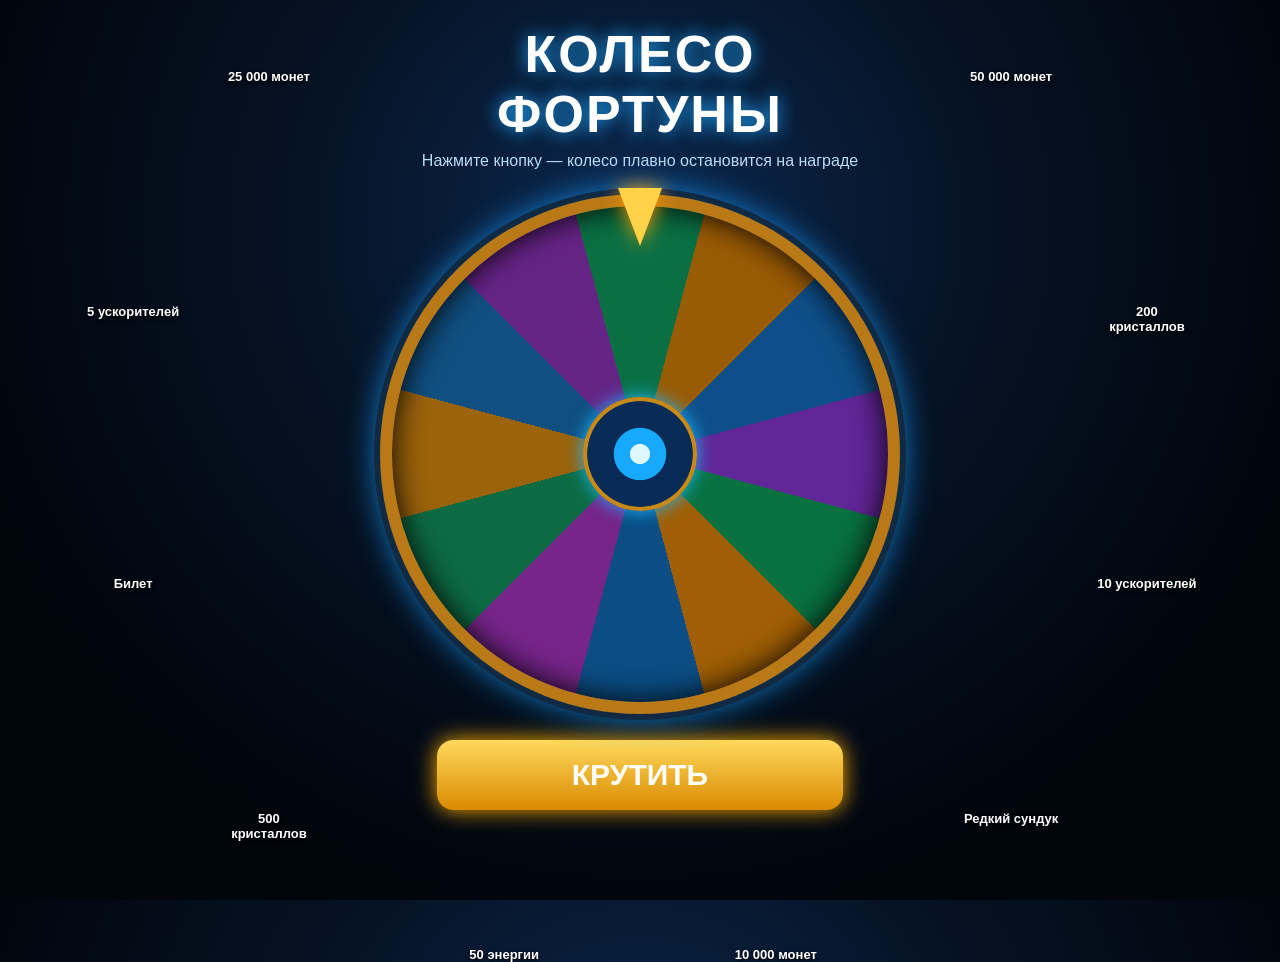
==== fortune-wheel/index.html @ a2ab5a41 "feat: add standalone browser preview for fortune wheel" ====
<!doctype html><html lang="ru"><head><meta charset="utf-8"><meta name="viewport" content="width=device-width,initial-scale=1,viewport-fit=cover"><title>Колесо фортуны</title><style>*{box-sizing:border-box}html,body{margin:0;min-height:100%;font-family:Arial,sans-serif;background:radial-gradient(circle at 50% 25%,#0b2850 0,#061325 36%,#01050c 75%);color:#fff}body{display:grid;place-items:center;padding:20px}.app{width:min(94vw,520px);text-align:center}.title{font-size:clamp(28px,7vw,52px);font-weight:900;letter-spacing:.04em;text-shadow:0 0 18px #1fa8ff;margin:4px 0 8px}.sub{color:#b9ddf4;margin-bottom:24px}.wheelBox{position:relative;width:100%;aspect-ratio:1}.pointer{position:absolute;z-index:5;left:50%;top:-6px;transform:translateX(-50%);width:0;height:0;border-left:22px solid transparent;border-right:22px solid transparent;border-top:58px solid #ffd24a;filter:drop-shadow(0 0 10px #ff9d00)}.wheel{width:100%;height:100%;border-radius:50%;border:12px solid #b87916;box-shadow:0 0 0 6px #102a44,0 0 35px #169dff,inset 0 0 30px #000;transition:transform 4.6s cubic-bezier(.06,.88,.12,1);background:conic-gradient(from -15deg,#0a7044 0 30deg,#9a5b05 30deg 60deg,#0f4f89 60deg 90deg,#612697 90deg 120deg,#08713f 120deg 150deg,#a15f05 150deg 180deg,#0b4d84 180deg 210deg,#76258a 210deg 240deg,#0d6b43 240deg 270deg,#9b630b 270deg 300deg,#104f80 300deg 330deg,#662486 330deg 360deg);position:relative}.hub{position:absolute;inset:39%;border-radius:50%;background:radial-gradient(circle,#dff8ff 0 12%,#16a9ff 13% 32%,#092c57 33% 65%,#c78918 66% 78%,#071426 79%);box-shadow:0 0 18px #19b7ff}.labels{position:absolute;inset:0;pointer-events:none}.label{position:absolute;left:50%;top:50%;width:100px;margin-left:-50px;margin-top:-14px;text-align:center;font-weight:800;font-size:13px;transform-origin:50% 14px;text-shadow:0 2px 4px #000}.spin{margin-top:26px;width:78%;padding:18px 20px;border:0;border-radius:16px;background:linear-gradient(#ffd95d,#d98a00);color:#fff;font-size:30px;font-weight:900;box-shadow:0 0 22px #ffad00;cursor:pointer}.spin:disabled{filter:grayscale(.5);opacity:.7}.result{min-height:42px;margin-top:18px;font-size:24px;font-weight:900;color:#ffe581;text-shadow:0 0 10px #ffad00}</style></head><body><main class="app"><div class="title">КОЛЕСО ФОРТУНЫ</div><div class="sub">Нажмите кнопку — колесо плавно остановится на награде</div><div class="wheelBox"><div class="pointer"></div><div id="wheel" class="wheel"></div><div class="hub"></div><div id="labels" class="labels"></div></div><button id="spin" class="spin">КРУТИТЬ</button><div id="result" class="result"></div></main><script>const prizes=['100 энергии','50 000 монет','200 кристаллов','10 ускорителей','Редкий сундук','10 000 монет','50 энергии','500 кристаллов','Билет','5 ускорителей','25 000 монет','Эпический сундук'];const wheel=document.getElementById('wheel'),btn=document.getElementById('spin'),res=document.getElementById('result'),labels=document.getElementById('labels');prizes.forEach((p,i)=>{const e=document.createElement('div');e.className='label';const a=i*30+15;e.style.transform=`rotate(${a}deg) translateY(-41vw) rotate(${-a}deg)`;e.style.maxWidth='100px';e.textContent=p;labels.appendChild(e)});let rotation=0,spinning=false;const norm=a=>((a%360)+360)%360;btn.onclick=()=>{if(spinning)return;spinning=true;btn.disabled=true;res.textContent='';const i=Math.floor(Math.random()*prizes.length),center=i*30+15,current=norm(rotation),desired=norm(360-center),correction=norm(desired-current),turns=6+Math.floor(Math.random()*3);rotation+=turns*360+correction;wheel.style.transform=`rotate(${rotation}deg)`;setTimeout(()=>{res.textContent='Вы выиграли: '+prizes[i];btn.disabled=false;spinning=false},4600)};</script></body></html>
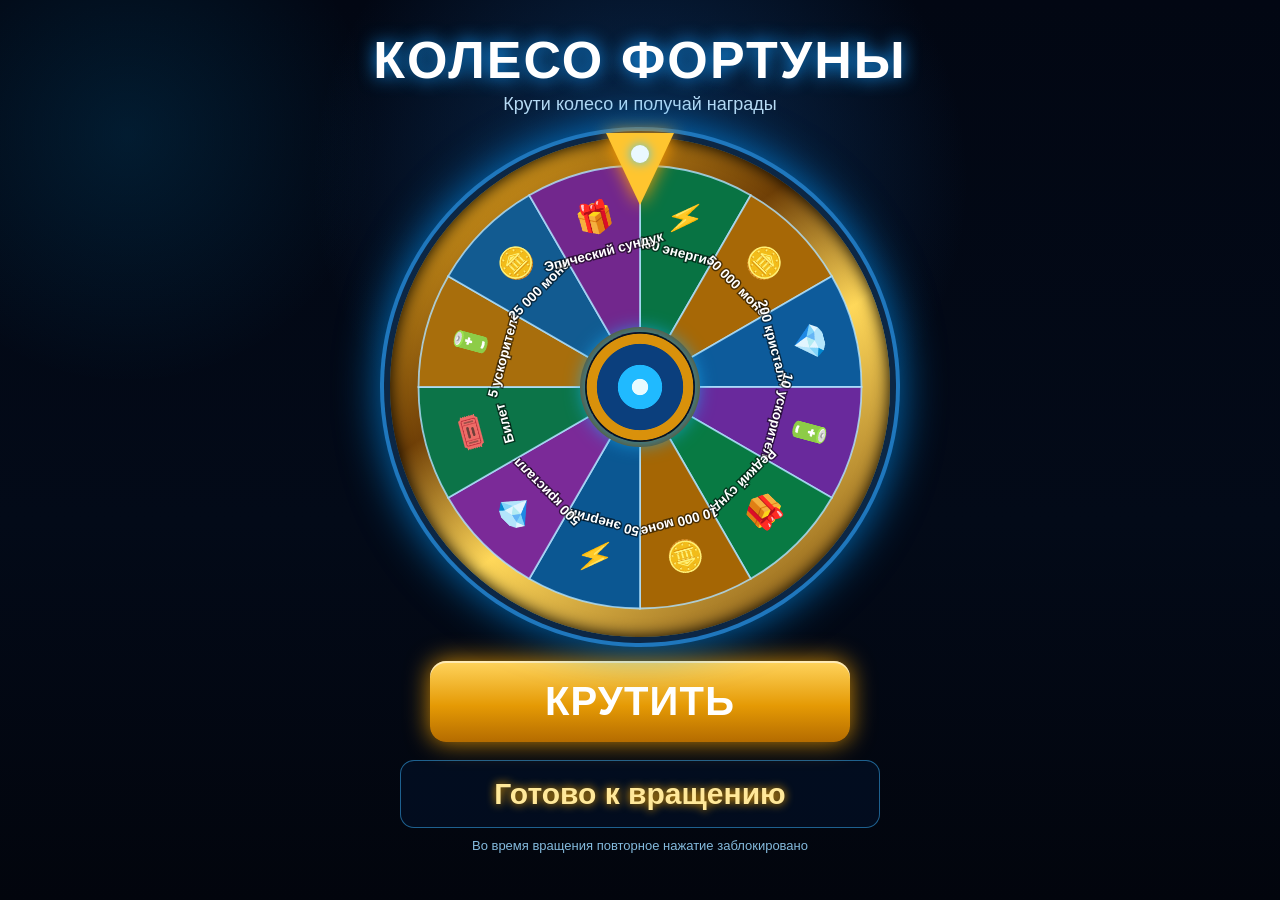
==== commit 565bdf0a: "fix(fortune-wheel): replace broken page with self-contained mobile wheel" ====
--- a/fortune-wheel/index.html
+++ b/fortune-wheel/index.html
@@ -1 +1,150 @@
-<!doctype html><html lang="ru"><head><meta charset="utf-8"><meta name="viewport" content="width=device-width,initial-scale=1,viewport-fit=cover"><title>Колесо фортуны</title><style>*{box-sizing:border-box}html,body{margin:0;min-height:100%;font-family:Arial,sans-serif;background:radial-gradient(circle at 50% 25%,#0b2850 0,#061325 36%,#01050c 75%);color:#fff}body{display:grid;place-items:center;padding:20px}.app{width:min(94vw,520px);text-align:center}.title{font-size:clamp(28px,7vw,52px);font-weight:900;letter-spacing:.04em;text-shadow:0 0 18px #1fa8ff;margin:4px 0 8px}.sub{color:#b9ddf4;margin-bottom:24px}.wheelBox{position:relative;width:100%;aspect-ratio:1}.pointer{position:absolute;z-index:5;left:50%;top:-6px;transform:translateX(-50%);width:0;height:0;border-left:22px solid transparent;border-right:22px solid transparent;border-top:58px solid #ffd24a;filter:drop-shadow(0 0 10px #ff9d00)}.wheel{width:100%;height:100%;border-radius:50%;border:12px solid #b87916;box-shadow:0 0 0 6px #102a44,0 0 35px #169dff,inset 0 0 30px #000;transition:transform 4.6s cubic-bezier(.06,.88,.12,1);background:conic-gradient(from -15deg,#0a7044 0 30deg,#9a5b05 30deg 60deg,#0f4f89 60deg 90deg,#612697 90deg 120deg,#08713f 120deg 150deg,#a15f05 150deg 180deg,#0b4d84 180deg 210deg,#76258a 210deg 240deg,#0d6b43 240deg 270deg,#9b630b 270deg 300deg,#104f80 300deg 330deg,#662486 330deg 360deg);position:relative}.hub{position:absolute;inset:39%;border-radius:50%;background:radial-gradient(circle,#dff8ff 0 12%,#16a9ff 13% 32%,#092c57 33% 65%,#c78918 66% 78%,#071426 79%);box-shadow:0 0 18px #19b7ff}.labels{position:absolute;inset:0;pointer-events:none}.label{position:absolute;left:50%;top:50%;width:100px;margin-left:-50px;margin-top:-14px;text-align:center;font-weight:800;font-size:13px;transform-origin:50% 14px;text-shadow:0 2px 4px #000}.spin{margin-top:26px;width:78%;padding:18px 20px;border:0;border-radius:16px;background:linear-gradient(#ffd95d,#d98a00);color:#fff;font-size:30px;font-weight:900;box-shadow:0 0 22px #ffad00;cursor:pointer}.spin:disabled{filter:grayscale(.5);opacity:.7}.result{min-height:42px;margin-top:18px;font-size:24px;font-weight:900;color:#ffe581;text-shadow:0 0 10px #ffad00}</style></head><body><main class="app"><div class="title">КОЛЕСО ФОРТУНЫ</div><div class="sub">Нажмите кнопку — колесо плавно остановится на награде</div><div class="wheelBox"><div class="pointer"></div><div id="wheel" class="wheel"></div><div class="hub"></div><div id="labels" class="labels"></div></div><button id="spin" class="spin">КРУТИТЬ</button><div id="result" class="result"></div></main><script>const prizes=['100 энергии','50 000 монет','200 кристаллов','10 ускорителей','Редкий сундук','10 000 монет','50 энергии','500 кристаллов','Билет','5 ускорителей','25 000 монет','Эпический сундук'];const wheel=document.getElementById('wheel'),btn=document.getElementById('spin'),res=document.getElementById('result'),labels=document.getElementById('labels');prizes.forEach((p,i)=>{const e=document.createElement('div');e.className='label';const a=i*30+15;e.style.transform=`rotate(${a}deg) translateY(-41vw) rotate(${-a}deg)`;e.style.maxWidth='100px';e.textContent=p;labels.appendChild(e)});let rotation=0,spinning=false;const norm=a=>((a%360)+360)%360;btn.onclick=()=>{if(spinning)return;spinning=true;btn.disabled=true;res.textContent='';const i=Math.floor(Math.random()*prizes.length),center=i*30+15,current=norm(rotation),desired=norm(360-center),correction=norm(desired-current),turns=6+Math.floor(Math.random()*3);rotation+=turns*360+correction;wheel.style.transform=`rotate(${rotation}deg)`;setTimeout(()=>{res.textContent='Вы выиграли: '+prizes[i];btn.disabled=false;spinning=false},4600)};</script></body></html>+<!doctype html>
+<html lang="ru">
+<head>
+  <meta charset="utf-8" />
+  <meta name="viewport" content="width=device-width,initial-scale=1,viewport-fit=cover,user-scalable=no" />
+  <meta name="theme-color" content="#020713" />
+  <title>Колесо фортуны</title>
+  <style>
+    *{box-sizing:border-box}
+    html,body{margin:0;min-height:100%;background:#020713;color:#fff;font-family:-apple-system,BlinkMacSystemFont,"Segoe UI",Arial,sans-serif}
+    body{display:flex;justify-content:center;background:
+      radial-gradient(circle at 50% 20%,rgba(19,91,167,.42),transparent 34%),
+      radial-gradient(circle at 10% 15%,rgba(0,174,255,.12),transparent 18%),
+      linear-gradient(#020713,#030a18 58%,#02050d)}
+    .app{width:min(100%,620px);min-height:100vh;padding:max(18px,env(safe-area-inset-top)) 16px max(24px,env(safe-area-inset-bottom));text-align:center;overflow:hidden}
+    h1{margin:12px 0 4px;font-size:clamp(30px,8vw,52px);letter-spacing:.04em;text-shadow:0 0 18px #159dff}
+    .sub{margin:0 0 22px;color:#b8dbf4;font-size:clamp(14px,3.8vw,18px)}
+    .wheel-shell{position:relative;width:min(92vw,500px);aspect-ratio:1;margin:0 auto;filter:drop-shadow(0 0 22px rgba(0,153,255,.7))}
+    .pointer{position:absolute;z-index:8;left:50%;top:-4px;transform:translateX(-50%);width:68px;height:82px;pointer-events:none}
+    .pointer:before{content:"";position:absolute;left:50%;top:0;transform:translateX(-50%);width:0;height:0;border-left:34px solid transparent;border-right:34px solid transparent;border-top:72px solid #ffc52f;filter:drop-shadow(0 0 9px #ff9d00)}
+    .pointer:after{content:"";position:absolute;left:50%;top:12px;transform:translateX(-50%);width:18px;height:18px;background:#eaf8ff;border-radius:50%;box-shadow:0 0 12px #39c7ff}
+    .rim{position:absolute;inset:0;border-radius:50%;background:linear-gradient(145deg,#f4b623,#704007 38%,#ffd85a 58%,#6e3e05);box-shadow:0 0 0 6px #0c2745,0 0 0 10px #1f77bd,inset 0 0 16px #000}
+    .wheel{position:absolute;inset:4.8%;border-radius:50%;overflow:hidden;will-change:transform;transform:rotate(0deg)}
+    svg{display:block;width:100%;height:100%}
+    .hub{position:absolute;z-index:5;left:50%;top:50%;width:22%;aspect-ratio:1;transform:translate(-50%,-50%);border-radius:50%;background:radial-gradient(circle,#e8fbff 0 10%,#20baff 11% 28%,#0b3f7d 29% 55%,#d9910b 56% 68%,#071425 69%);box-shadow:0 0 20px #18aef6,0 0 0 5px #6b470f}
+    .spin{margin-top:24px;width:min(82%,420px);padding:18px 20px;border:0;border-radius:16px;background:linear-gradient(#ffd45d,#e59a05 55%,#b56c00);color:#fff;font-size:clamp(28px,7vw,40px);font-weight:900;letter-spacing:.03em;box-shadow:0 0 24px rgba(255,169,0,.8),inset 0 2px 0 rgba(255,255,255,.55);cursor:pointer;-webkit-tap-highlight-color:transparent}
+    .spin:active{transform:translateY(1px)}
+    .spin:disabled{opacity:.65;filter:grayscale(.35);cursor:default}
+    .result{min-height:68px;margin:18px auto 0;width:min(92%,480px);display:grid;place-items:center;padding:10px 16px;border:1px solid rgba(58,181,255,.5);border-radius:14px;background:rgba(4,17,39,.68);font-size:clamp(20px,5.5vw,30px);font-weight:800;color:#ffe899;text-shadow:0 0 10px #ffad00}
+    .hint{margin-top:10px;color:#84badd;font-size:13px}
+  </style>
+</head>
+<body>
+  <main class="app">
+    <h1>КОЛЕСО ФОРТУНЫ</h1>
+    <p class="sub">Крути колесо и получай награды</p>
+
+    <div class="wheel-shell" aria-label="Колесо фортуны">
+      <div class="rim"></div>
+      <div class="pointer"></div>
+      <div id="wheel" class="wheel"></div>
+      <div class="hub"></div>
+    </div>
+
+    <button id="spin" class="spin" type="button">КРУТИТЬ</button>
+    <div id="result" class="result" aria-live="polite">Готово к вращению</div>
+    <div class="hint">Во время вращения повторное нажатие заблокировано</div>
+  </main>
+
+  <script>
+    const prizes = [
+      {label:'100 энергии', icon:'⚡', color:'#087343'},
+      {label:'50 000 монет', icon:'🪙', color:'#a76806'},
+      {label:'200 кристаллов', icon:'💎', color:'#0d5b9b'},
+      {label:'10 ускорителей', icon:'🔋', color:'#69299c'},
+      {label:'Редкий сундук', icon:'🎁', color:'#087a43'},
+      {label:'10 000 монет', icon:'🪙', color:'#a56604'},
+      {label:'50 энергии', icon:'⚡', color:'#0b5792'},
+      {label:'500 кристаллов', icon:'💎', color:'#7b2a98'},
+      {label:'Билет', icon:'🎟️', color:'#0c7448'},
+      {label:'5 ускорителей', icon:'🔋', color:'#a86e0c'},
+      {label:'25 000 монет', icon:'🪙', color:'#125b91'},
+      {label:'Эпический сундук', icon:'🎁', color:'#72278d'}
+    ];
+
+    const wheel = document.getElementById('wheel');
+    const spinButton = document.getElementById('spin');
+    const result = document.getElementById('result');
+    const ns = 'http://www.w3.org/2000/svg';
+    const size = 500, center = 250, radius = 245, textRadius = 170;
+    const slice = 360 / prizes.length;
+
+    const svg = document.createElementNS(ns,'svg');
+    svg.setAttribute('viewBox',`0 0 ${size} ${size}`);
+
+    function polar(angleDeg,r){
+      const a=(angleDeg-90)*Math.PI/180;
+      return {x:center+r*Math.cos(a),y:center+r*Math.sin(a)};
+    }
+
+    prizes.forEach((prize,i)=>{
+      const start=i*slice, end=(i+1)*slice;
+      const p1=polar(start,radius), p2=polar(end,radius);
+      const path=document.createElementNS(ns,'path');
+      path.setAttribute('d',`M ${center} ${center} L ${p1.x} ${p1.y} A ${radius} ${radius} 0 0 1 ${p2.x} ${p2.y} Z`);
+      path.setAttribute('fill',prize.color);
+      path.setAttribute('stroke','rgba(175,226,255,.8)');
+      path.setAttribute('stroke-width','2');
+      svg.appendChild(path);
+
+      const mid=start+slice/2;
+      const pos=polar(mid,textRadius);
+      const group=document.createElementNS(ns,'g');
+      group.setAttribute('transform',`translate(${pos.x} ${pos.y}) rotate(${mid})`);
+
+      const icon=document.createElementNS(ns,'text');
+      icon.setAttribute('text-anchor','middle');
+      icon.setAttribute('y','-12');
+      icon.setAttribute('font-size','34');
+      icon.textContent=prize.icon;
+      group.appendChild(icon);
+
+      const text=document.createElementNS(ns,'text');
+      text.setAttribute('text-anchor','middle');
+      text.setAttribute('y','20');
+      text.setAttribute('fill','#fff');
+      text.setAttribute('font-size','15');
+      text.setAttribute('font-weight','800');
+      text.setAttribute('stroke','rgba(0,0,0,.55)');
+      text.setAttribute('stroke-width','3');
+      text.setAttribute('paint-order','stroke');
+      text.textContent=prize.label;
+      group.appendChild(text);
+      svg.appendChild(group);
+    });
+
+    wheel.appendChild(svg);
+
+    let rotation=0;
+    let spinning=false;
+    const normalize=a=>((a%360)+360)%360;
+
+    spinButton.addEventListener('click',()=>{
+      if(spinning) return;
+      spinning=true;
+      spinButton.disabled=true;
+      result.textContent='Колесо вращается…';
+
+      const winnerIndex=Math.floor(Math.random()*prizes.length);
+      const segmentCenter=winnerIndex*slice+slice/2;
+      const currentAngle=normalize(rotation);
+      const desiredAngle=normalize(360-segmentCenter);
+      const correction=normalize(desiredAngle-currentAngle);
+      const fullTurns=6+Math.floor(Math.random()*3);
+      const target=rotation+fullTurns*360+correction;
+      const duration=4600;
+
+      wheel.style.transition=`transform ${duration}ms cubic-bezier(.06,.88,.12,1)`;
+      requestAnimationFrame(()=>{wheel.style.transform=`rotate(${target}deg)`});
+      rotation=target;
+
+      window.setTimeout(()=>{
+        result.textContent=`Вы выиграли: ${prizes[winnerIndex].label}`;
+        spinButton.disabled=false;
+        spinning=false;
+      },duration+80);
+    });
+  </script>
+</body>
+</html>
